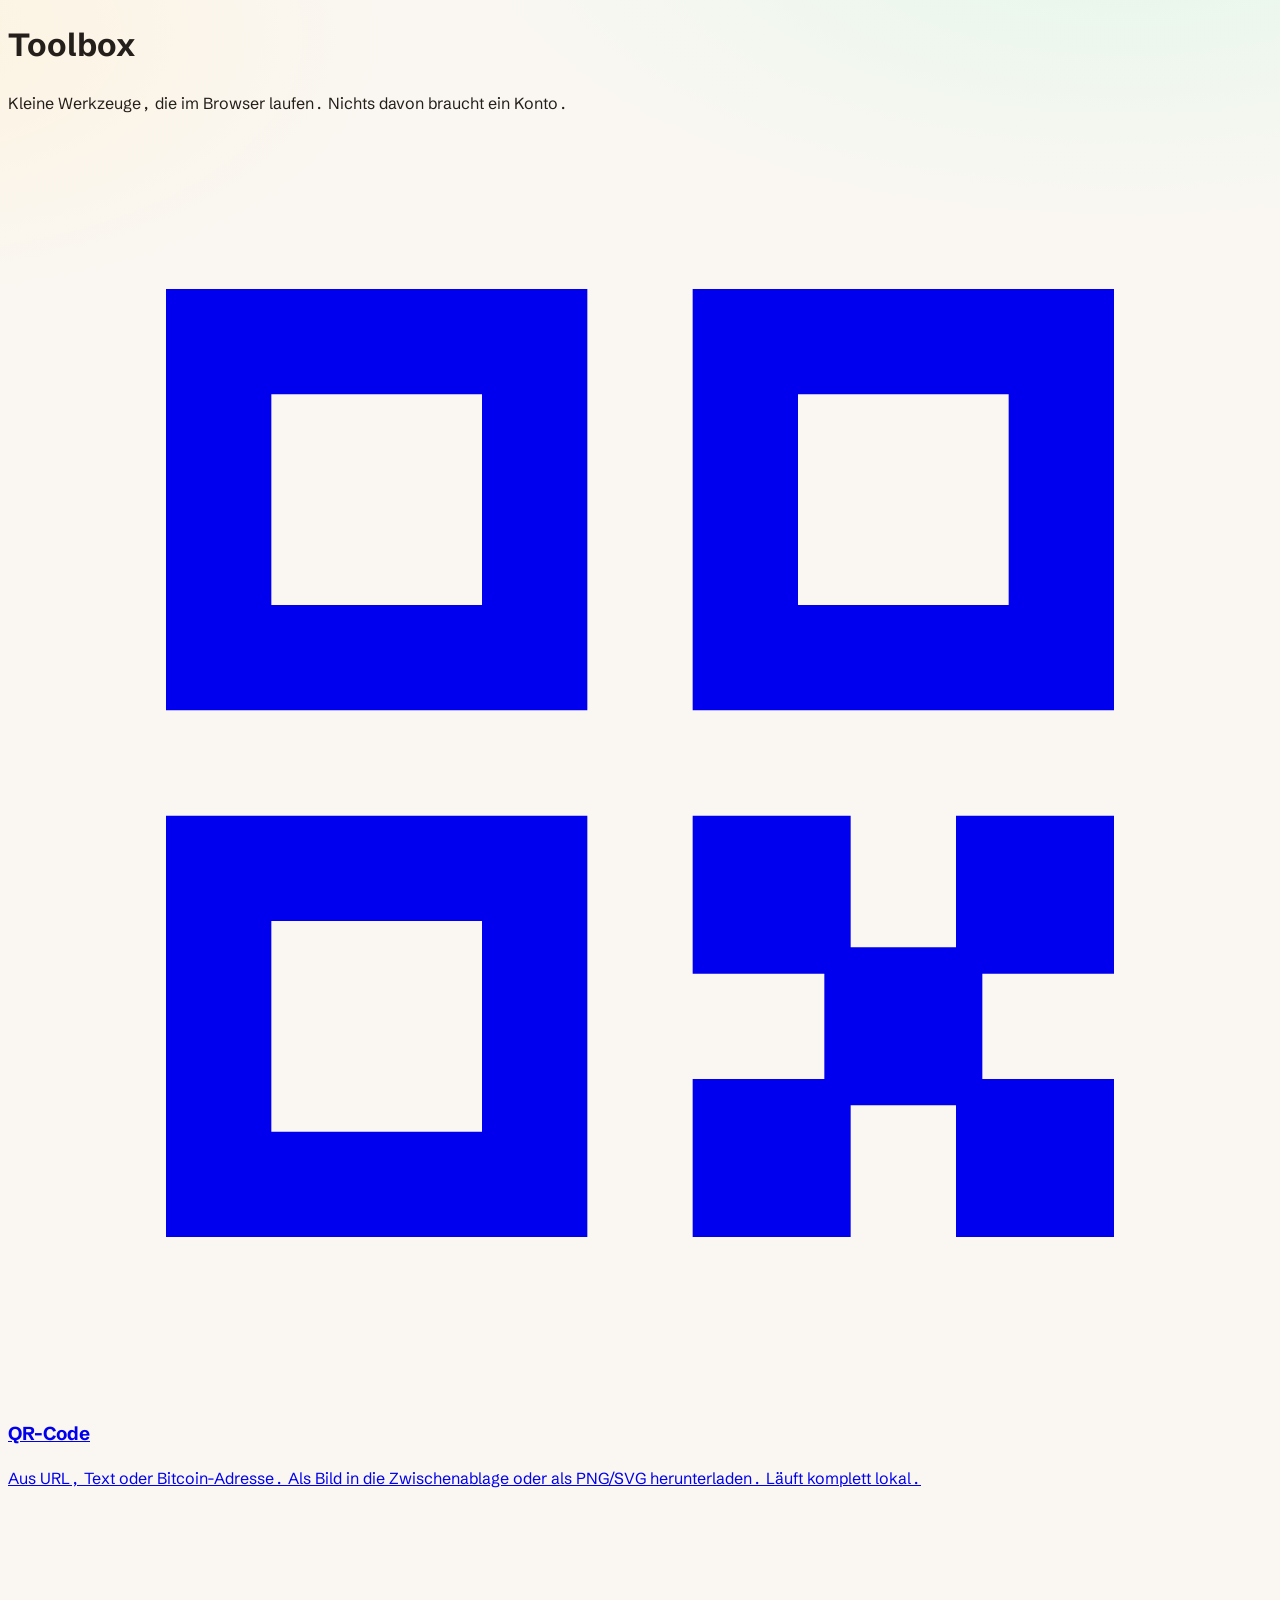
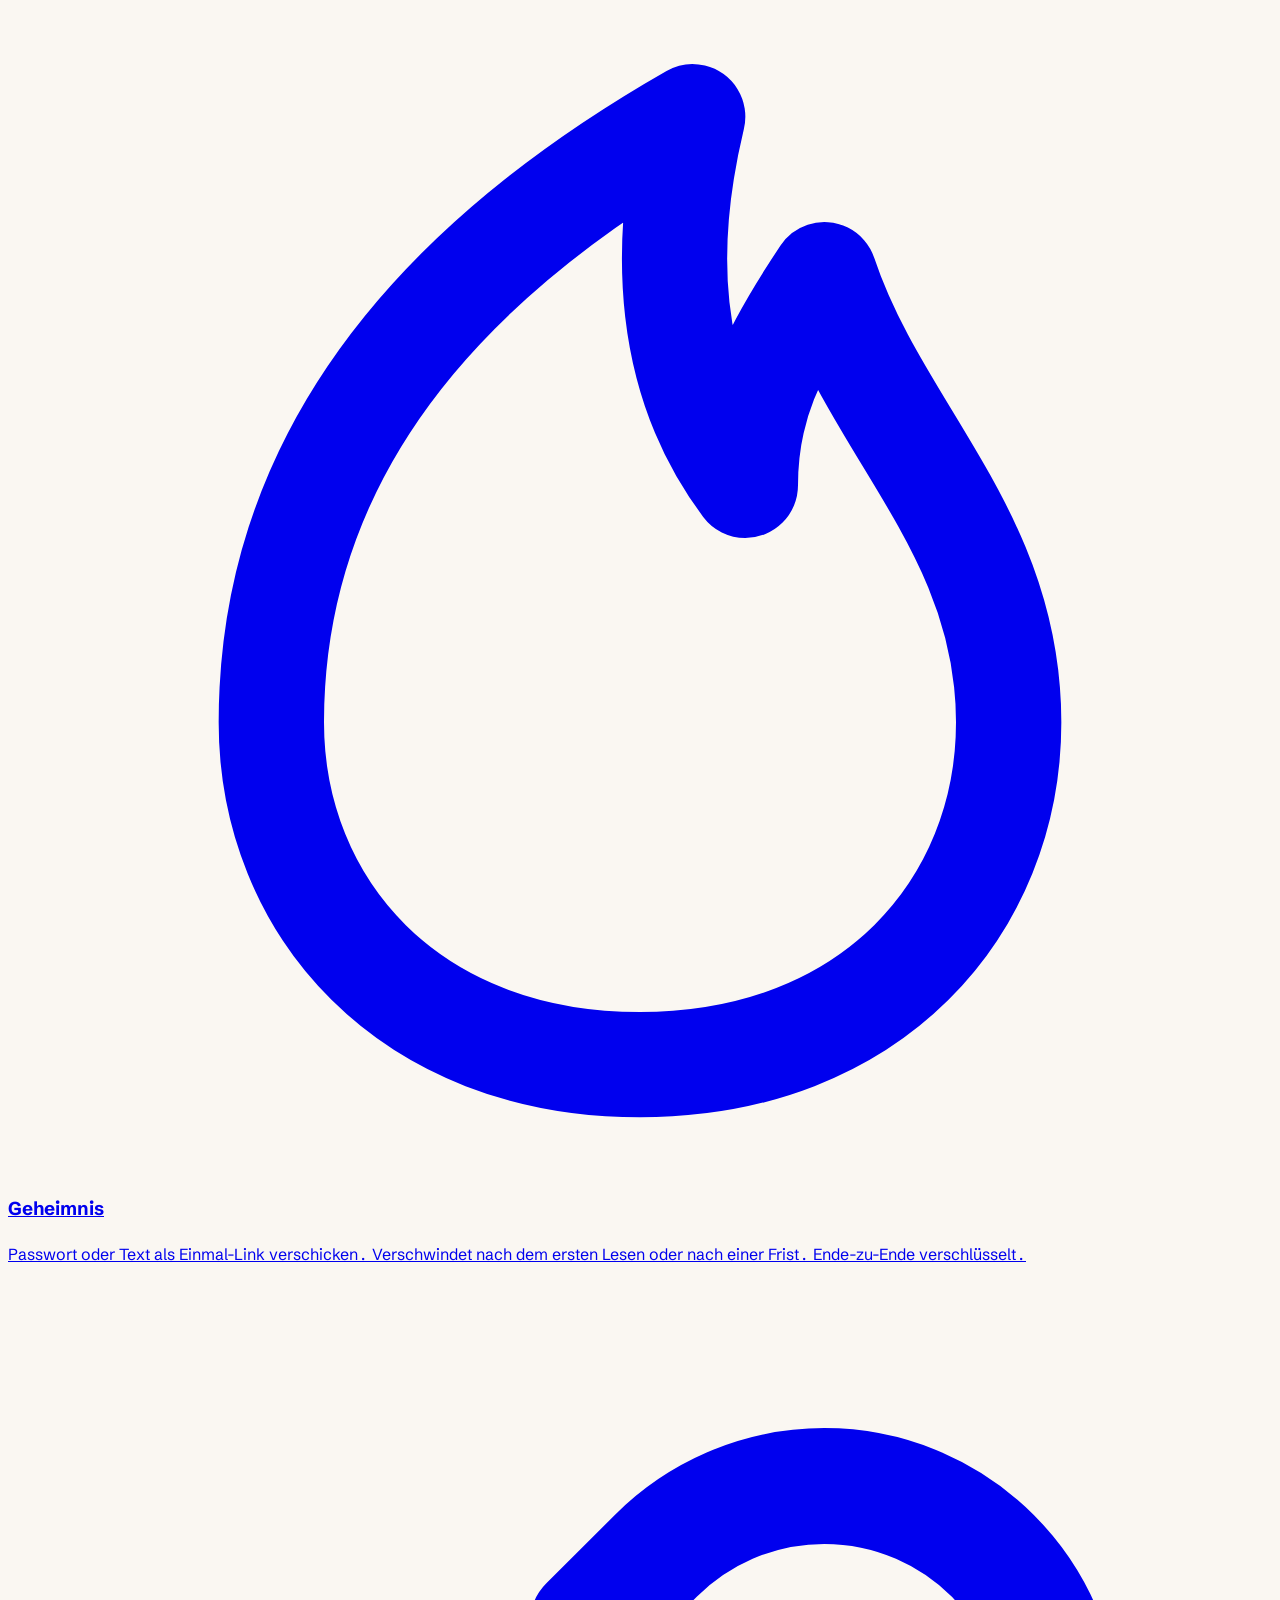
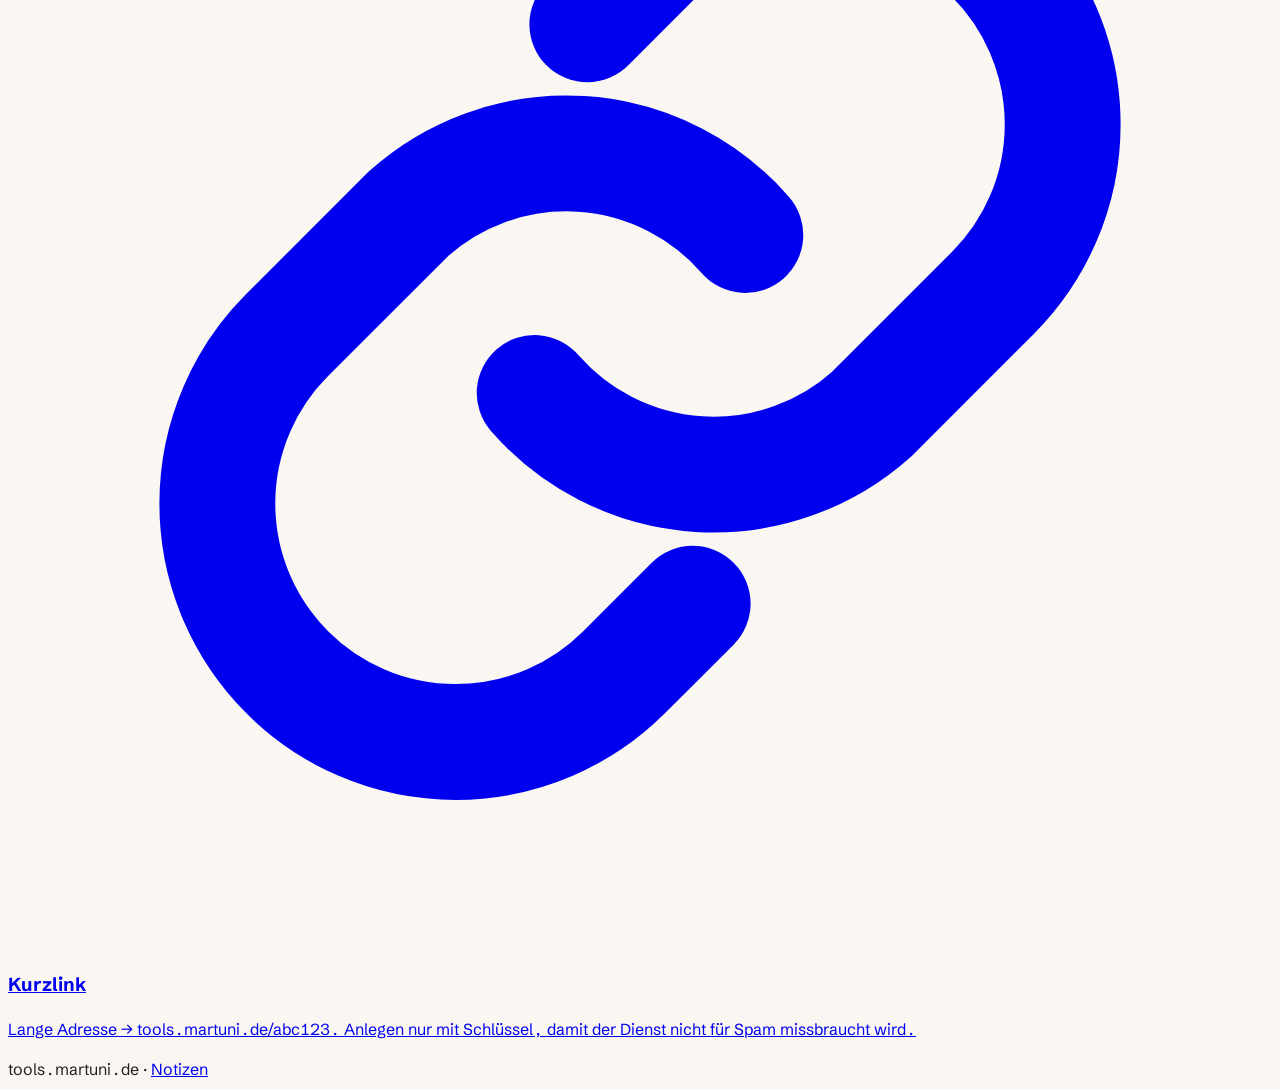
==== public/index.html @ 4c988d90 "Toolbox für tools.martuni.de: QR-Code, Geheimnis (Burn after read, E2E-verschlüsselt), Kurzlink Co-A" ====
<!DOCTYPE html>
<html lang="de">
<head>
<title>Toolbox · tools.martuni.de</title>
<meta charset="utf-8">
<meta name="viewport" content="width=device-width, initial-scale=1">
<meta name="robots" content="noindex">
<link rel="preconnect" href="https://fonts.googleapis.com">
<link rel="preconnect" href="https://fonts.gstatic.com" crossorigin>
<link href="https://fonts.googleapis.com/css2?family=Schibsted+Grotesk:wght@400;500;600;700&family=Bricolage+Grotesque:opsz,wght@12..96,400;12..96,500;12..96,600;12..96,700;12..96,800&family=Geist+Mono:wght@400;500;600&display=swap" rel="stylesheet">
<link rel="stylesheet" href="/design/tokens.css?v=1">
<link rel="stylesheet" href="/style.css?v=1">
<link rel="icon" href="data:image/svg+xml,%3Csvg xmlns='http://www.w3.org/2000/svg' viewBox='0 0 100 100'%3E%3Crect x='10' y='10' width='80' height='80' rx='20' fill='%2325a37a'/%3E%3Cpath d='M30 70 60 40M58 30l12 12' stroke='%23fff' stroke-width='9' stroke-linecap='round' fill='none'/%3E%3C/svg%3E">
</head>
<body>
<main class="page">
  <h1>Toolbox</h1>
  <p class="lead">Kleine Werkzeuge, die im Browser laufen. Nichts davon braucht ein Konto.</p>
  <div class="tiles">
    <a class="tile" href="/qr">
      <div class="tile-icon"><svg viewBox="0 0 24 24" fill="currentColor"><path d="M3 3h8v8H3zm2 2v4h4V5zm8-2h8v8h-8zm2 2v4h4V5zM3 13h8v8H3zm2 2v4h4v-4zm8-2h3v3h-3zm5 0h3v3h-3zm-5 5h3v3h-3zm5 0h3v3h-3zm-2.5-2.5h3v3h-3z"/></svg></div>
      <h3>QR-Code</h3>
      <p>Aus URL, Text oder Bitcoin-Adresse. Als Bild in die Zwischenablage oder als PNG/SVG herunterladen. Läuft komplett lokal.</p>
    </a>
    <a class="tile" href="/secret">
      <div class="tile-icon peach"><svg viewBox="0 0 24 24" fill="none" stroke="currentColor" stroke-width="2" stroke-linecap="round" stroke-linejoin="round"><path d="M12 22c4.4 0 7-3 7-6.5 0-3.6-2.5-5.5-3.5-8.5-1 1.5-1.5 2.5-1.5 4-1.5-2-1.6-4.5-1-7C9.5 6 5 9.5 5 15.5 5 19 7.6 22 12 22z"/></svg></div>
      <h3>Geheimnis</h3>
      <p>Passwort oder Text als Einmal-Link verschicken. Verschwindet nach dem ersten Lesen oder nach einer Frist. Ende-zu-Ende verschlüsselt.</p>
    </a>
    <a class="tile" href="/short">
      <div class="tile-icon sky"><svg viewBox="0 0 24 24" fill="none" stroke="currentColor" stroke-width="2.2" stroke-linecap="round"><path d="M10 13.5a4.5 4.5 0 0 0 6.4.4l2.3-2.3a4.5 4.5 0 0 0-6.4-6.4L11 6.5"/><path d="M14 10.5a4.5 4.5 0 0 0-6.4-.4l-2.3 2.3a4.5 4.5 0 0 0 6.4 6.4l1.3-1.3"/></svg></div>
      <h3>Kurzlink</h3>
      <p>Lange Adresse → <span class="mono">tools.martuni.de/abc123</span>. Anlegen nur mit Schlüssel, damit der Dienst nicht für Spam missbraucht wird.</p>
    </a>
  </div>
</main>
<footer class="foot">tools.martuni.de · <a href="https://notes.martuni.de">Notizen</a></footer>
<script src="/common.js?v=1"></script>
<script>buildTopbar();</script>
</body>
</html>
---- design/tokens.css ----
/* ============================================================
   Depot Design System — Tokens
   Warm cream canvas · emerald accent · stone neutrals.
   Light theme on :root, dark theme on [data-theme="dark"].
   Toggle by setting  document.documentElement.dataset.theme = 'dark'
   ============================================================ */

/* Fonts — add this <link> to your <head> (or @import at top of CSS):
   https://fonts.googleapis.com/css2?family=Schibsted+Grotesk:wght@400;500;600;700&family=Bricolage+Grotesque:opsz,wght@12..96,400;12..96,500;12..96,600;12..96,700;12..96,800&family=Geist+Mono:wght@400;500;600&display=swap
*/

:root {
  /* Type */
  --font-sans: 'Schibsted Grotesk', ui-sans-serif, system-ui, sans-serif;
  --font-display: 'Bricolage Grotesque', 'Schibsted Grotesk', ui-sans-serif, sans-serif;
  --font-mono: 'Geist Mono', ui-monospace, monospace;

  /* Surfaces & text */
  --background: oklch(0.977 0.008 84);
  --foreground: oklch(0.245 0.012 56);
  --card: oklch(1 0 0);
  --card-foreground: oklch(0.245 0.012 56);
  --popover: oklch(1 0 0);
  --popover-foreground: oklch(0.245 0.012 56);
  --muted: oklch(0.951 0.012 84);
  --muted-foreground: oklch(0.52 0.018 60);

  /* Brand & accent */
  --primary: oklch(0.596 0.145 163);            /* emerald */
  --primary-foreground: oklch(0.985 0.001 106.423);
  --secondary: oklch(0.95 0.026 163);           /* mint */
  --secondary-foreground: oklch(0.378 0.077 168.94);
  --accent: oklch(0.954 0.038 80);              /* peach */
  --accent-foreground: oklch(0.473 0.137 46.201);

  /* Status */
  --destructive: oklch(0.577 0.245 27.325);
  --success: oklch(0.596 0.145 163);
  --warning: oklch(0.769 0.16 70);
  --info: oklch(0.62 0.13 233);

  /* Links (dark enough to read on cream) */
  --link: oklch(0.47 0.12 164);
  --link-hover: oklch(0.38 0.11 164);
  --link-visited: oklch(0.46 0.12 300);

  /* Lines & focus */
  --border: oklch(0.912 0.014 84);
  --input: oklch(0.912 0.014 84);
  --ring: oklch(0.596 0.145 163);

  /* Chart palette */
  --chart-1: oklch(0.696 0.17 162.48);
  --chart-2: oklch(0.746 0.16 232.661);
  --chart-3: oklch(0.702 0.183 293.541);
  --chart-4: oklch(0.828 0.189 84.429);
  --chart-5: oklch(0.712 0.194 13.428);

  /* Code surfaces + syntax highlighting */
  --code-bg: oklch(0.972 0.011 83);
  --code-border: oklch(0.9 0.014 84);
  --code-inline-bg: oklch(0.95 0.02 84);
  --syn-keyword: oklch(0.52 0.17 293);
  --syn-string: oklch(0.5 0.13 150);
  --syn-number: oklch(0.55 0.14 55);
  --syn-comment: oklch(0.62 0.02 80);
  --syn-function: oklch(0.5 0.14 233);
  --syn-tag: oklch(0.55 0.19 27);
  --syn-attr: oklch(0.52 0.13 55);
  --syn-punct: oklch(0.45 0.02 60);

  /* Shape & elevation */
  --radius-sm: 8px;
  --radius: 10px;
  --radius-lg: 16px;
  --radius-xl: 20px;
  --radius-pill: 999px;
  --shadow-soft: 0 1px 2px oklch(0.25 0.04 70 / 0.05), 0 16px 40px -20px oklch(0.3 0.08 70 / 0.16);

  /* Ambient canvas glow (optional page background-image) */
  --canvas-gradient:
    radial-gradient(1100px 520px at 88% -10%, oklch(0.94 0.05 163 / 0.5), transparent 60%),
    radial-gradient(900px 480px at -8% 4%, oklch(0.96 0.045 80 / 0.55), transparent 55%);
}

[data-theme="dark"] {
  --background: oklch(0.165 0.005 56);
  --foreground: oklch(0.985 0.001 106.423);
  --card: oklch(0.216 0.006 56.043);
  --card-foreground: oklch(0.985 0.001 106.423);
  --popover: oklch(0.216 0.006 56.043);
  --popover-foreground: oklch(0.985 0.001 106.423);
  --muted: oklch(0.268 0.007 34.298);
  --muted-foreground: oklch(0.709 0.01 56.259);

  --primary: oklch(0.696 0.17 162.48);
  --primary-foreground: oklch(0.19 0.02 160);
  --secondary: oklch(0.3 0.03 165);
  --secondary-foreground: oklch(0.92 0.03 165);
  --accent: oklch(0.31 0.04 70);
  --accent-foreground: oklch(0.9 0.05 75);

  --destructive: oklch(0.704 0.191 22.216);
  --success: oklch(0.696 0.17 162.48);
  --warning: oklch(0.82 0.17 80);
  --info: oklch(0.72 0.14 233);

  --link: oklch(0.8 0.14 163);
  --link-hover: oklch(0.88 0.12 163);
  --link-visited: oklch(0.78 0.11 300);

  --border: oklch(1 0 0 / 0.1);
  --input: oklch(1 0 0 / 0.15);
  --ring: oklch(0.696 0.17 162.48);

  --code-bg: oklch(0.24 0.008 56);
  --code-border: oklch(1 0 0 / 0.1);
  --code-inline-bg: oklch(1 0 0 / 0.08);
  --syn-keyword: oklch(0.8 0.13 300);
  --syn-string: oklch(0.8 0.14 150);
  --syn-number: oklch(0.82 0.12 60);
  --syn-comment: oklch(0.62 0.02 80);
  --syn-function: oklch(0.78 0.12 233);
  --syn-tag: oklch(0.78 0.15 20);
  --syn-attr: oklch(0.82 0.12 60);
  --syn-punct: oklch(0.75 0.02 80);

  --shadow-soft: 0 1px 2px rgba(0,0,0,0.3), 0 18px 44px -22px rgba(0,0,0,0.6);
  --canvas-gradient:
    radial-gradient(1100px 520px at 88% -10%, oklch(0.5 0.09 163 / 0.18), transparent 60%),
    radial-gradient(900px 480px at -8% 4%, oklch(0.55 0.07 72 / 0.16), transparent 55%);
}

/* --- Base --- */
body {
  background: var(--background);
  background-image: var(--canvas-gradient);
  background-attachment: fixed;
  color: var(--foreground);
  font-family: var(--font-sans);
  font-variant-numeric: tabular-nums;
  line-height: 1.5;
}

/* --- highlight.js class map (bind hljs to the syntax tokens) --- */
.hljs { color: var(--foreground); background: transparent; }
.hljs-comment, .hljs-quote { color: var(--syn-comment); font-style: italic; }
.hljs-keyword, .hljs-selector-tag, .hljs-built_in, .hljs-literal { color: var(--syn-keyword); }
.hljs-string, .hljs-attr-value, .hljs-regexp { color: var(--syn-string); }
.hljs-number, .hljs-bullet { color: var(--syn-number); }
.hljs-title, .hljs-title.function_, .hljs-section { color: var(--syn-function); font-weight: 600; }
.hljs-tag, .hljs-name, .hljs-deletion { color: var(--syn-tag); }
.hljs-attr, .hljs-attribute, .hljs-variable, .hljs-template-variable { color: var(--syn-attr); }
.hljs-punctuation, .hljs-operator { color: var(--syn-punct); }
.hljs-emphasis { font-style: italic; } .hljs-strong { font-weight: 700; }

/* --- Rendered content ("prose") --- */
.prose { color: var(--foreground); font-family: var(--font-sans); font-size: 15px; line-height: 1.72; }
.prose > *:first-child { margin-top: 0; }
.prose h1, .prose h2, .prose h3, .prose h4 { font-family: var(--font-display); letter-spacing: -.02em; line-height: 1.2; margin: 1.6em 0 .6em; }
.prose h1 { font-size: 1.9em; font-weight: 800; }
.prose h2 { font-size: 1.5em; font-weight: 700; padding-bottom: .24em; border-bottom: 1px solid var(--border); }
.prose h3 { font-size: 1.22em; font-weight: 700; }
.prose p { margin: .85em 0; }
.prose a { color: var(--link); font-weight: 600; text-decoration: underline; text-underline-offset: 3px; }
.prose ul, .prose ol { margin: .85em 0; padding-left: 1.5em; }
.prose blockquote { margin: 1em 0; padding: .4em 1.1em; border-left: 3px solid var(--primary); background: color-mix(in oklab, var(--primary) 6%, transparent); border-radius: 0 10px 10px 0; color: var(--muted-foreground); }
.prose code { font-family: var(--font-mono); font-size: .88em; background: var(--code-inline-bg); padding: .15em .4em; border-radius: 6px; }
.prose pre { background: var(--code-bg); border: 1px solid var(--code-border); border-radius: 12px; padding: 14px 16px; overflow: auto; margin: 1em 0; }
.prose pre code { background: none; padding: 0; font-size: 13px; line-height: 1.6; }
.prose table { border-collapse: collapse; width: 100%; margin: 1em 0; }
.prose th, .prose td { border: 1px solid var(--border); padding: 8px 12px; text-align: left; }
.prose th { background: var(--muted); font-weight: 600; }
.prose hr { border: none; border-top: 1px solid var(--border); margin: 1.8em 0; }
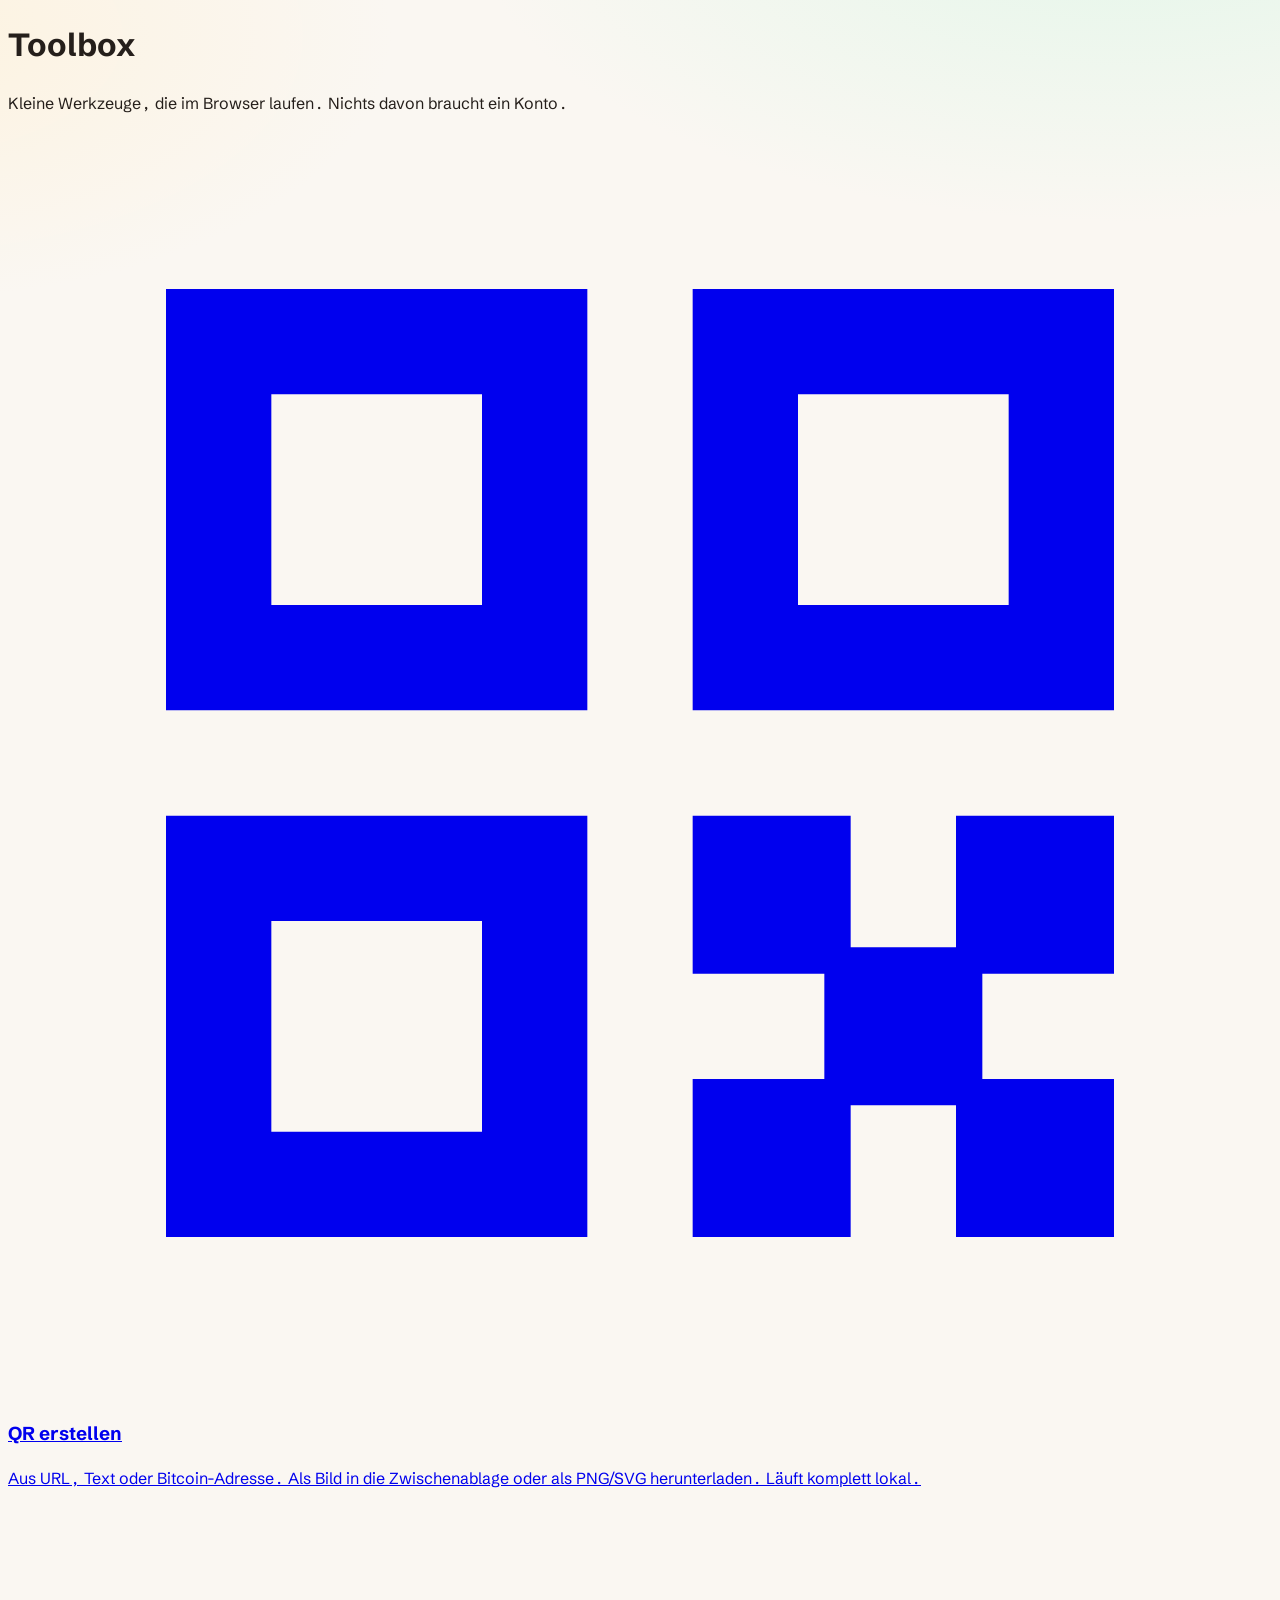
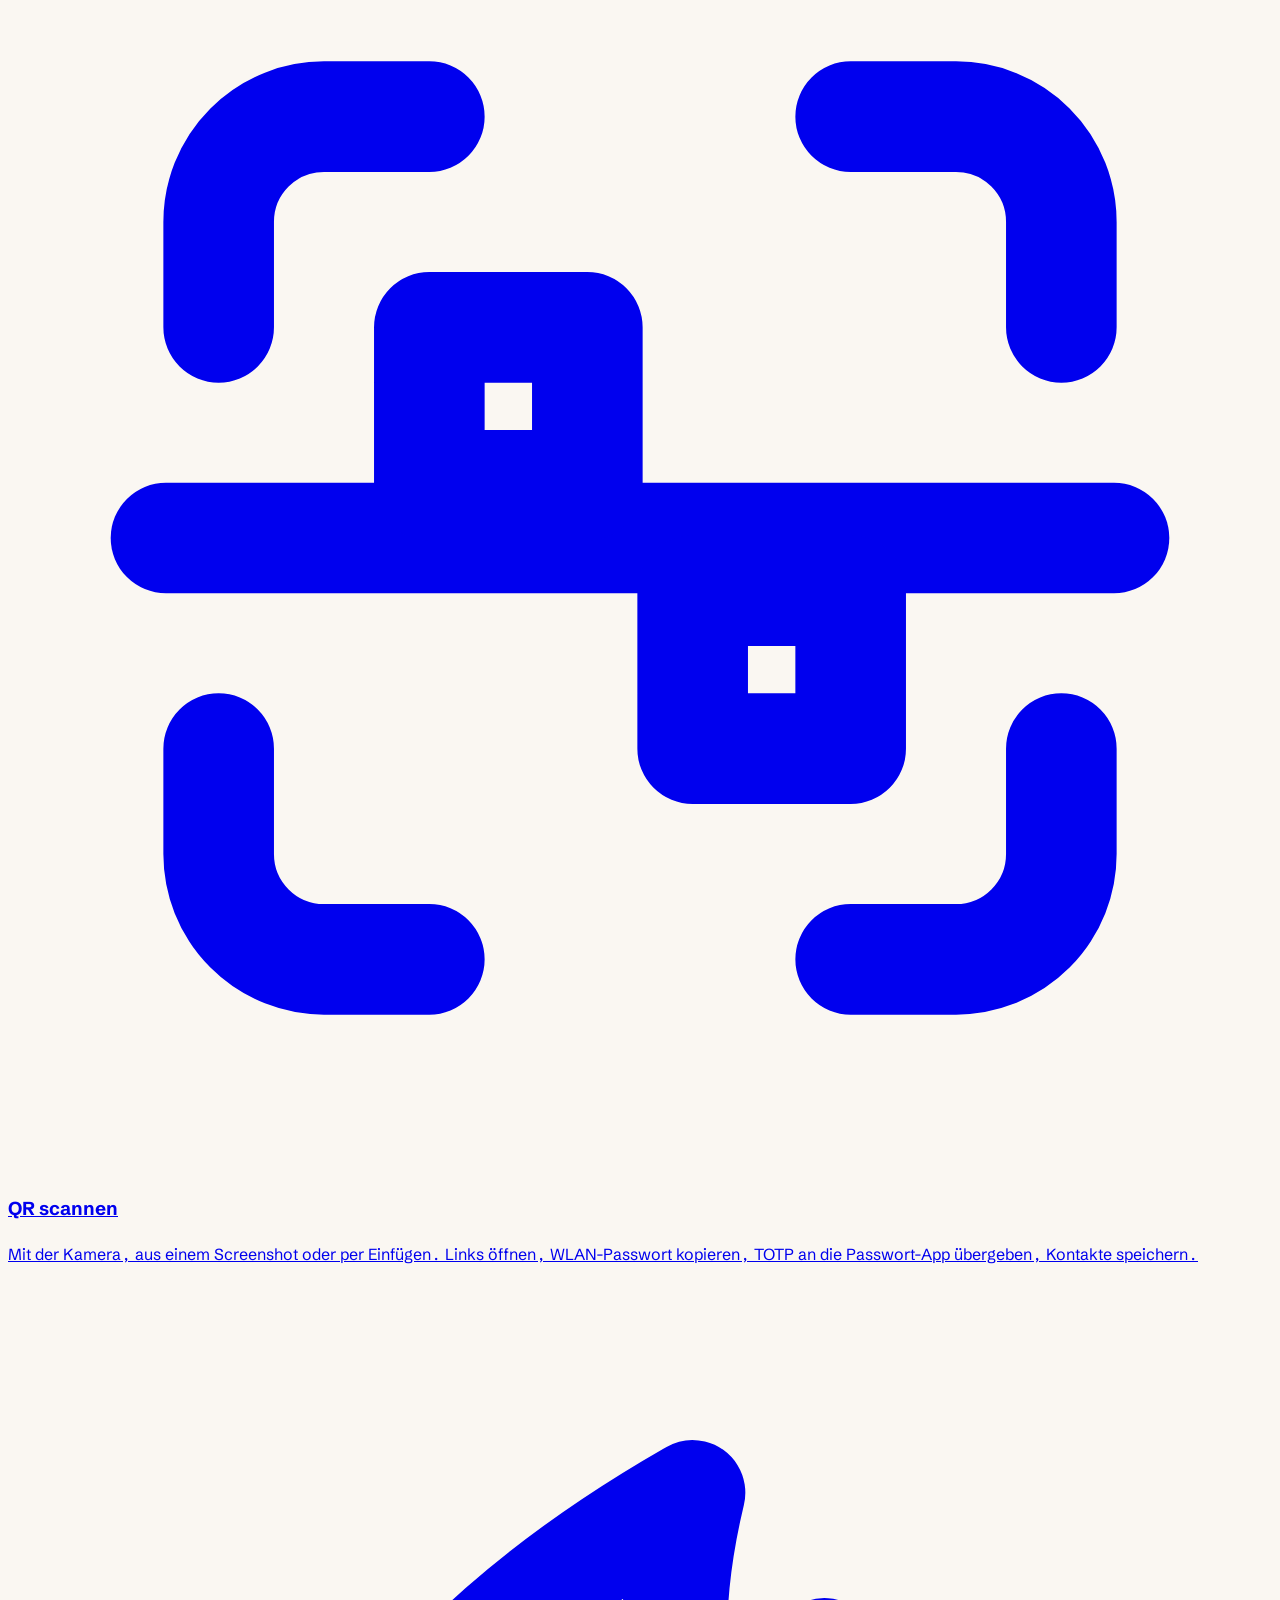
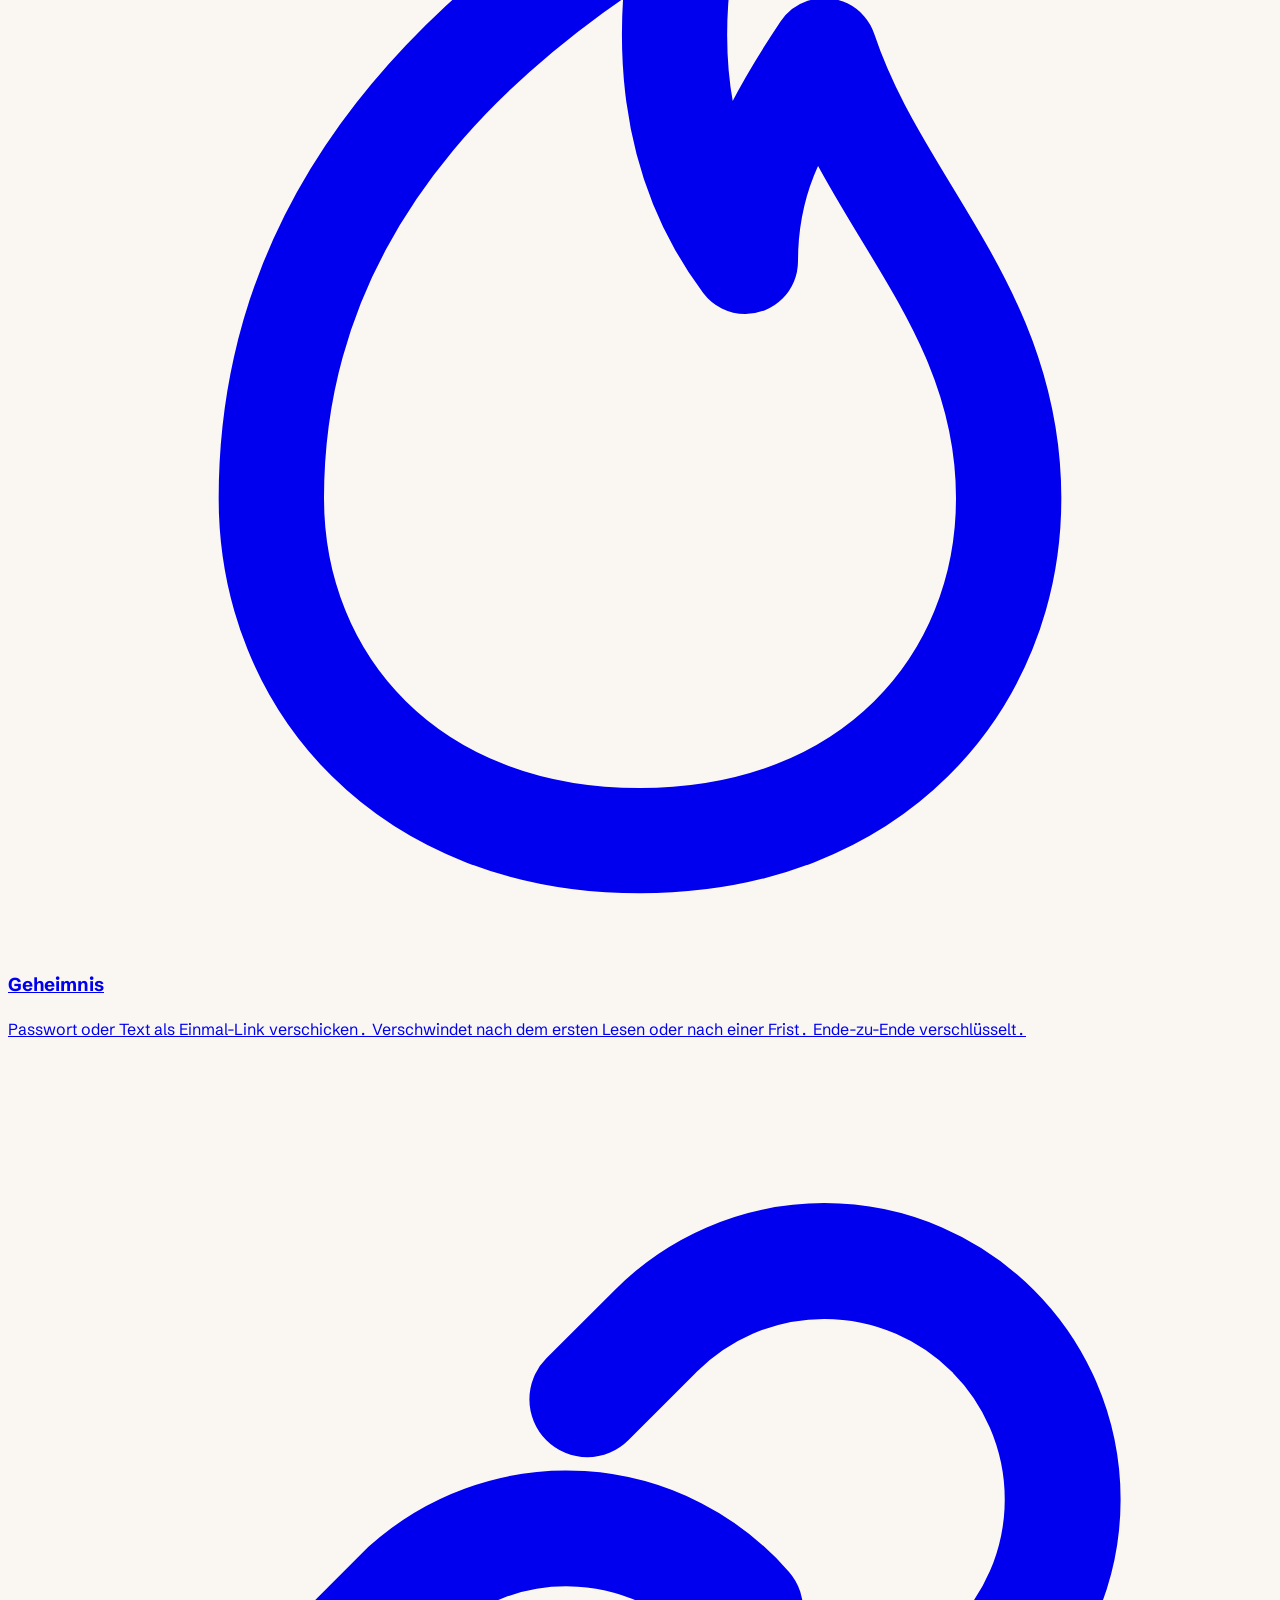
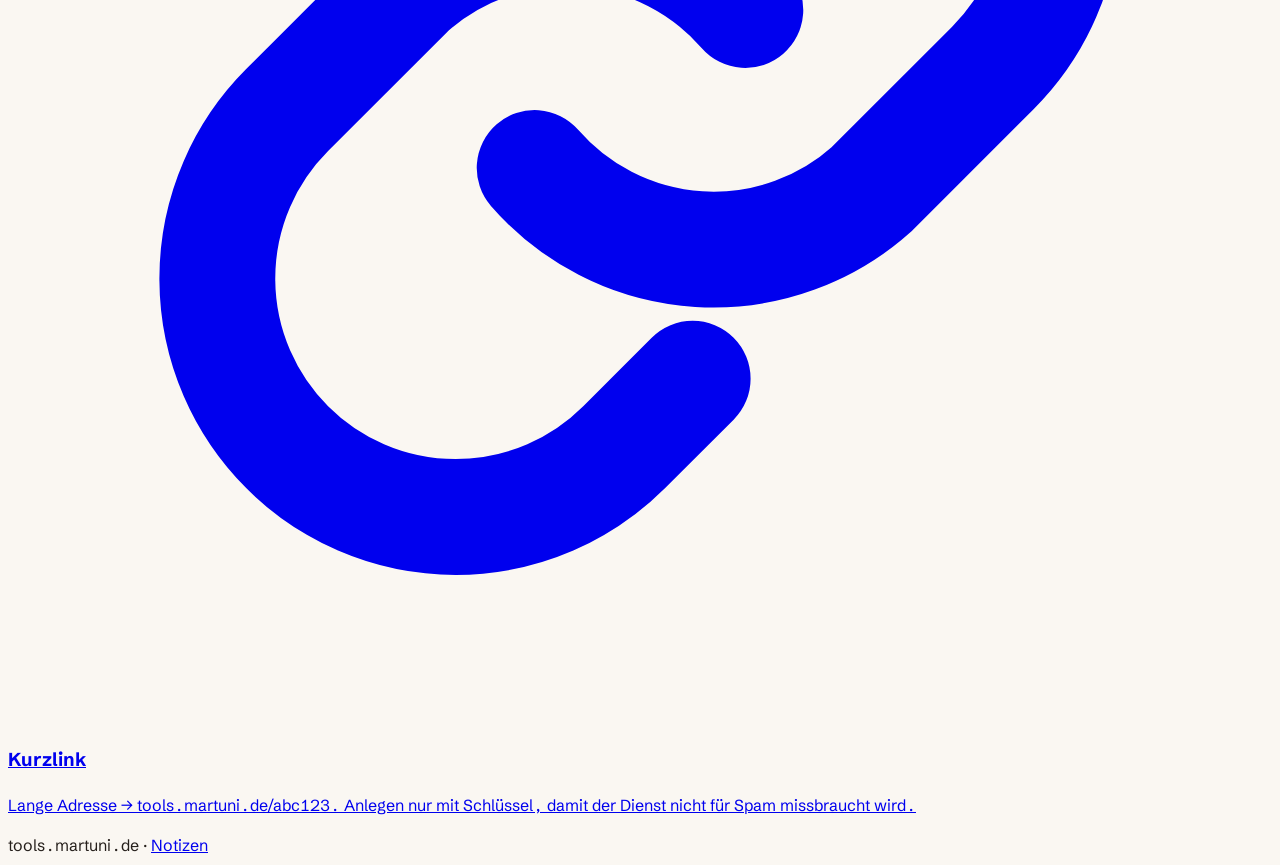
==== commit 6188570f: "QR scannen (/scan) + QR-Code umbenannt in „QR erstellen" Neues Tool: QR-Codes per Kamera, Datei, Ein" ====
--- a/public/index.html
+++ b/public/index.html
@@ -9,7 +9,7 @@
 <link rel="preconnect" href="https://fonts.gstatic.com" crossorigin>
 <link href="https://fonts.googleapis.com/css2?family=Schibsted+Grotesk:wght@400;500;600;700&family=Bricolage+Grotesque:opsz,wght@12..96,400;12..96,500;12..96,600;12..96,700;12..96,800&family=Geist+Mono:wght@400;500;600&display=swap" rel="stylesheet">
 <link rel="stylesheet" href="/design/tokens.css?v=1">
-<link rel="stylesheet" href="/style.css?v=1">
+<link rel="stylesheet" href="/style.css?v=2">
 <link rel="icon" href="data:image/svg+xml,%3Csvg xmlns='http://www.w3.org/2000/svg' viewBox='0 0 100 100'%3E%3Crect x='10' y='10' width='80' height='80' rx='20' fill='%2325a37a'/%3E%3Cpath d='M30 70 60 40M58 30l12 12' stroke='%23fff' stroke-width='9' stroke-linecap='round' fill='none'/%3E%3C/svg%3E">
 </head>
 <body>
@@ -19,8 +19,13 @@
   <div class="tiles">
     <a class="tile" href="/qr">
       <div class="tile-icon"><svg viewBox="0 0 24 24" fill="currentColor"><path d="M3 3h8v8H3zm2 2v4h4V5zm8-2h8v8h-8zm2 2v4h4V5zM3 13h8v8H3zm2 2v4h4v-4zm8-2h3v3h-3zm5 0h3v3h-3zm-5 5h3v3h-3zm5 0h3v3h-3zm-2.5-2.5h3v3h-3z"/></svg></div>
-      <h3>QR-Code</h3>
+      <h3>QR erstellen</h3>
       <p>Aus URL, Text oder Bitcoin-Adresse. Als Bild in die Zwischenablage oder als PNG/SVG herunterladen. Läuft komplett lokal.</p>
+    </a>
+    <a class="tile" href="/scan">
+      <div class="tile-icon"><svg viewBox="0 0 24 24" fill="none" stroke="currentColor" stroke-width="2.1" stroke-linecap="round" stroke-linejoin="round"><path d="M4 8V6a2 2 0 0 1 2-2h2M16 4h2a2 2 0 0 1 2 2v2M20 16v2a2 2 0 0 1-2 2h-2M8 20H6a2 2 0 0 1-2-2v-2"/><path d="M3 12h18"/><rect x="8" y="8" width="3" height="3"/><rect x="13" y="13" width="3" height="3"/></svg></div>
+      <h3>QR scannen</h3>
+      <p>Mit der Kamera, aus einem Screenshot oder per Einfügen. Links öffnen, WLAN-Passwort kopieren, TOTP an die Passwort-App übergeben, Kontakte speichern.</p>
     </a>
     <a class="tile" href="/secret">
       <div class="tile-icon peach"><svg viewBox="0 0 24 24" fill="none" stroke="currentColor" stroke-width="2" stroke-linecap="round" stroke-linejoin="round"><path d="M12 22c4.4 0 7-3 7-6.5 0-3.6-2.5-5.5-3.5-8.5-1 1.5-1.5 2.5-1.5 4-1.5-2-1.6-4.5-1-7C9.5 6 5 9.5 5 15.5 5 19 7.6 22 12 22z"/></svg></div>
@@ -35,7 +40,7 @@
   </div>
 </main>
 <footer class="foot">tools.martuni.de · <a href="https://notes.martuni.de">Notizen</a></footer>
-<script src="/common.js?v=1"></script>
+<script src="/common.js?v=2"></script>
 <script>buildTopbar();</script>
 </body>
 </html>
